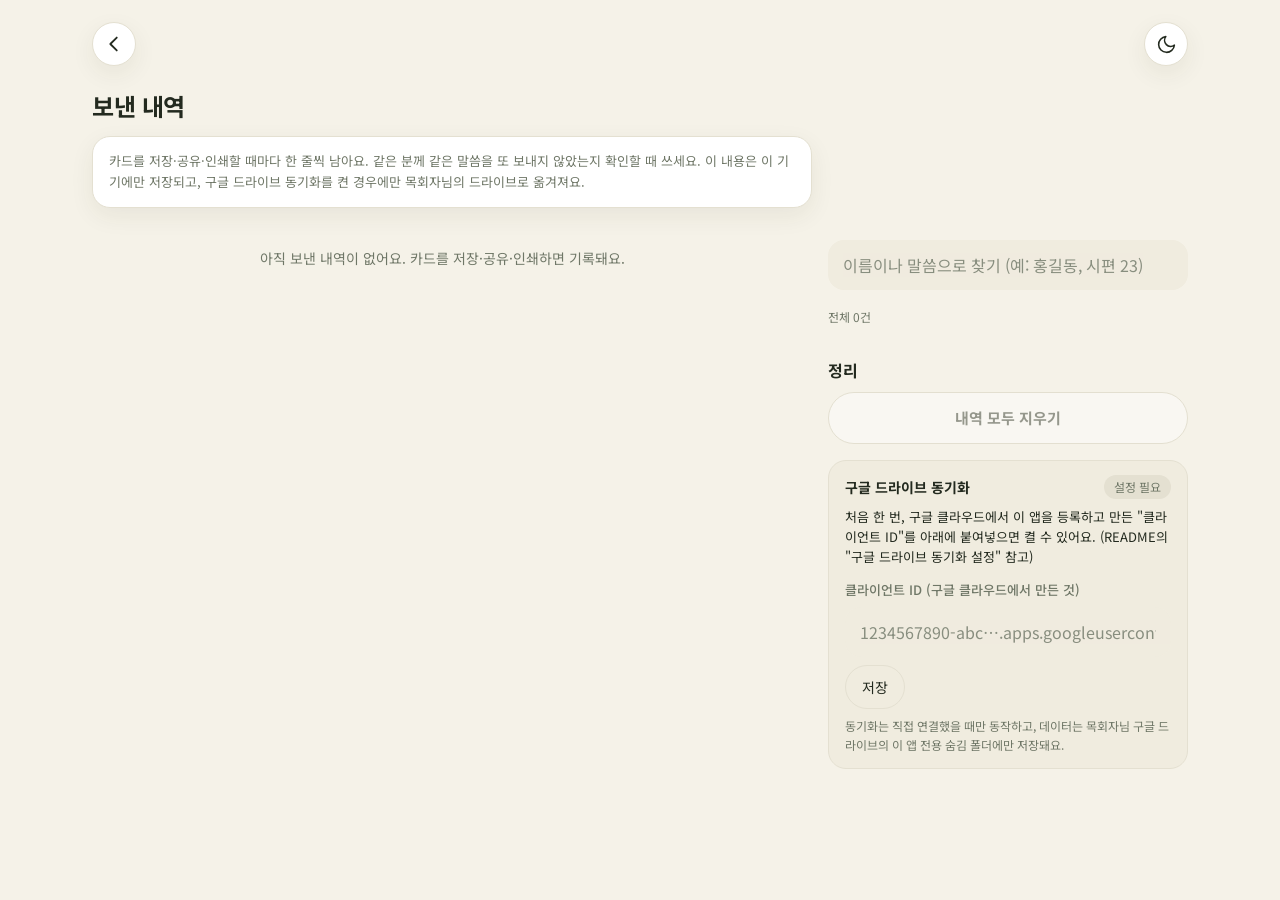
==== history.html @ ebe59c8c "보낸 내역과 구글 드라이브 동기화 추가 (v10) Co-Authored-By: Claude Sonnet 5.5 <noreply@anthropic.com>" ====
<!doctype html>
<html lang="ko">
<head>
<meta charset="utf-8">
<meta name="viewport" content="width=device-width, initial-scale=1, viewport-fit=cover">
<meta name="theme-color" id="metaTheme" content="#f5f2e8">
<meta name="color-scheme" content="light dark">
<link rel="manifest" href="manifest.json">
<link rel="icon" type="image/png" sizes="32x32" href="assets/icons/favicon-32.png">
<link rel="apple-touch-icon" href="assets/icons/apple-touch-icon.png">
<title>보낸 내역</title>
<script src="js/theme.js"></script>
<link rel="preconnect" href="https://fonts.googleapis.com">
<link rel="preconnect" href="https://fonts.gstatic.com" crossorigin>
<link rel="stylesheet" href="https://fonts.googleapis.com/css2?family=Noto+Sans+KR:wght@400;500;700&display=swap">
<link rel="stylesheet" href="css/app.css">
<link rel="stylesheet" href="css/library.css">
</head>
<body class="library-page history-page">
<header class="appbar">
  <a class="icon-btn back-btn" href="index.html" aria-label="카드 만들기로 돌아가기">
    <svg width="22" height="22" viewBox="0 0 24 24" fill="none" stroke="currentColor" stroke-width="2" stroke-linecap="round" stroke-linejoin="round" aria-hidden="true"><path d="M15 5l-7 7 7 7"/></svg>
  </a>
  <div class="appbar-actions">
    <button type="button" class="icon-btn" id="themeToggle" aria-label="화면 밝기 바꾸기">
      <svg class="i-moon" width="21" height="21" viewBox="0 0 24 24" fill="none" stroke="currentColor" stroke-width="1.8" stroke-linecap="round" stroke-linejoin="round" aria-hidden="true"><path d="M21 12.8A9 9 0 1 1 11.2 3a7 7 0 0 0 9.8 9.8z"/></svg>
      <svg class="i-sun" width="21" height="21" viewBox="0 0 24 24" fill="none" stroke="currentColor" stroke-width="1.8" stroke-linecap="round" stroke-linejoin="round" aria-hidden="true"><circle cx="12" cy="12" r="4"/><path d="M12 2v2M12 20v2M4.9 4.9l1.4 1.4M17.7 17.7l1.4 1.4M2 12h2M20 12h2M4.9 19.1l1.4-1.4M17.7 6.3l1.4-1.4"/></svg>
    </button>
  </div>
</header>
<div class="lib-head">
  <h1 class="lib-title">보낸 내역</h1>
  <p class="notice">카드를 저장·공유·인쇄할 때마다 한 줄씩 남아요. 같은 분께 같은 말씀을 또 보내지 않았는지 확인할 때 쓰세요. 이 내용은 이 기기에만 저장되고, 구글 드라이브 동기화를 켠 경우에만 목회자님의 드라이브로 옮겨져요.</p>
</div>

<main class="lib">
  <div class="lib-tools">
    <label class="sr-only" for="histSearch">검색</label>
    <input id="histSearch" type="text" autocomplete="off" placeholder="이름이나 말씀으로 찾기 (예: 홍길동, 시편 23)">
    <p class="hint" id="histSummary" aria-live="polite"></p>
  </div>

  <ul class="verse-list" id="histList"></ul>

  <section class="backup">
    <h2 class="section-title">정리</h2>
    <div class="backup-btns">
      <button type="button" class="btn" id="histClear">내역 모두 지우기</button>
    </div>
    <div id="syncPanel" style="margin-top:16px"></div>
  </section>
</main>

<div class="toast" id="toast" role="status" aria-live="polite" hidden></div>

<script src="js/storage.js"></script>
<script src="js/library.js"></script>
<script src="js/history.js"></script>
<script src="js/sync-core.js"></script>
<script src="js/drive.js"></script>
<script src="js/sync-config.js"></script>
<script src="js/sync.js"></script>
<script src="js/history-page.js"></script>
<script>document.getElementById("themeToggle").addEventListener("click",function(){VerseTheme.toggle();});</script>
<script src="js/pwa.js"></script>
</body>
</html>
---- css/app.css ----
/*
 * 앱 화면 스타일 — 라이트(밝은 종이색 + 초록)와 다크(짙은 남색 + 금색)를 색 토큰으로 바꿔 쓴다.
 * 카드 자체(.card)의 색은 templates.css가 따로 정하므로 앱 밝기와 상관없이 같은 모양으로 저장된다.
 */
:root {
  color-scheme: light;
  --bg: #f5f2e8;
  --bg-image: none;
  --surface: #ffffff;
  --surface-2: #f0ecdf;
  --surface-3: #e4e0d1;
  --ink: #232a1f;
  --muted: #6f7767;
  --line: #e4e0d1;
  --line-strong: #cfcab5;
  --primary: #2f8a3c;
  --primary-ink: #ffffff;
  --primary-soft: #e3eed4;
  --primary-shadow: rgba(47, 138, 60, 0.32);
  --focus: #0072ba;
  --danger: #a33b32;
  --danger-line: #e0b9b4;
  --warn-bg: #fff4e0;
  --warn-line: #e6c98f;
  --warn-ink: #5a4320;
  --ok-bg: #eef5ea;
  --ok-line: #bcd3b2;
  --ok-ink: #35502c;
  --preview-bg: linear-gradient(160deg, #e3eed4 0%, #dbe9ef 100%);
  --tile-a: linear-gradient(160deg, #e3eed4 0%, #f3f7ea 100%);
  --tile-a-line: #c9dbb2;
  --tile-b: linear-gradient(160deg, #dbe9ef 0%, #eef4f8 100%);
  --tile-b-line: #bcd3df;
  --shadow: 0 8px 24px rgba(60, 56, 30, 0.07);
  --shadow-lg: 0 14px 30px rgba(40, 60, 30, 0.22);
  --scrim: rgba(0, 0, 0, 0.4);
  --radius: 18px;
  --radius-lg: 28px;
  --stepbar-h: 92px;
  /* 예전 이름과 호환 */
  --panel: var(--surface);
  --accent: var(--primary);
  --accent-ink: var(--primary-ink);
}

:root[data-theme="dark"] {
  color-scheme: dark;
  --bg: #0b1020;
  --bg-image: linear-gradient(180deg, #0b1020 0%, #111a36 100%);
  --surface: #141c36;
  --surface-2: #1b2442;
  --surface-3: #263158;
  --ink: #e9edf8;
  --muted: #8e98b6;
  --line: rgba(255, 255, 255, 0.1);
  --line-strong: rgba(255, 255, 255, 0.22);
  --primary: #e3bb6b;
  --primary-ink: #1a1f33;
  --primary-soft: rgba(227, 187, 107, 0.14);
  --primary-shadow: rgba(227, 187, 107, 0.3);
  --focus: #e3bb6b;
  --danger: #ff9a90;
  --danger-line: rgba(255, 154, 144, 0.4);
  --warn-bg: rgba(227, 187, 107, 0.12);
  --warn-line: rgba(227, 187, 107, 0.35);
  --warn-ink: #f2dfb2;
  --ok-bg: rgba(120, 192, 72, 0.12);
  --ok-line: rgba(120, 192, 72, 0.35);
  --ok-ink: #c8e6b4;
  --preview-bg: linear-gradient(160deg, #1a2447 0%, #10172e 100%);
  --tile-a: linear-gradient(160deg, #2b3566 0%, #18213f 100%);
  --tile-a-line: rgba(227, 187, 107, 0.4);
  --tile-b: linear-gradient(160deg, #4a3a8f 0%, #242a5c 100%);
  --tile-b-line: rgba(255, 255, 255, 0.14);
  --shadow: 0 8px 24px rgba(0, 0, 0, 0.35);
  --shadow-lg: 0 18px 36px rgba(0, 0, 0, 0.55);
  --scrim: rgba(0, 0, 0, 0.62);
}

* { box-sizing: border-box; }
html, body { margin: 0; }
[hidden] { display: none !important; }

body {
  background: var(--bg) var(--bg-image) fixed;
  color: var(--ink);
  font-family: 'Noto Sans KR', system-ui, sans-serif;
  font-size: 16px;
  line-height: 1.5;
  -webkit-text-size-adjust: 100%;
  min-height: 100vh;
}
.app { max-width: 560px; margin: 0 auto; }
body[data-view="create"] .app { padding-bottom: calc(var(--stepbar-h) + env(safe-area-inset-bottom)); }

a { color: var(--primary); }
:focus-visible { outline: 2px solid var(--focus); outline-offset: 2px; }

/* ───────── 상단 바 ───────── */
.appbar {
  display: flex; align-items: center; justify-content: space-between;
  padding: 16px 20px 8px; min-height: 64px;
}
.brand {
  display: inline-flex; align-items: center; gap: 10px;
  border: 0; background: none; padding: 0; min-height: 44px; font: inherit; color: var(--ink); cursor: pointer;
}
.brand-mark {
  width: 40px; height: 40px; border-radius: 13px; background: var(--surface); box-shadow: var(--shadow);
  display: inline-flex; align-items: center; justify-content: center;
}
.brand-mark img { width: 28px; height: auto; display: block; }
.brand-name { font-size: 20px; font-weight: 700; letter-spacing: -0.01em; }
.appbar-actions { display: flex; gap: 10px; }

.icon-btn {
  width: 44px; height: 44px; border-radius: 50%;
  border: 1px solid var(--line); background: var(--surface); box-shadow: var(--shadow);
  color: var(--ink); display: inline-flex; align-items: center; justify-content: center;
  cursor: pointer; text-decoration: none; padding: 0;
}
.icon-btn.small { width: 40px; height: 40px; box-shadow: none; }
.icon-btn:disabled { opacity: 0.4; cursor: not-allowed; }
.i-sun { display: none; }
:root[data-theme="dark"] .i-sun { display: block; }
:root[data-theme="dark"] .i-moon { display: none; }
:root[data-theme="dark"] #themeToggle { color: var(--primary); border-color: var(--warn-line); background: var(--primary-soft); }

/* ───────── 홈 ───────── */
.home { padding: 8px 20px 40px; display: flex; flex-direction: column; gap: 22px; }
.home-main, .home-side { display: flex; flex-direction: column; gap: 22px; min-width: 0; }
.home-title { margin: 8px 0 0; font-size: 28px; font-weight: 700; line-height: 1.3; letter-spacing: -0.02em; }
.home-sub { margin: -14px 0 0; font-size: 14px; color: var(--muted); }

.tiles { display: grid; grid-template-columns: 1fr 1fr; gap: 12px; }
.tile {
  min-height: 176px; padding: 18px; border-radius: var(--radius-lg); text-align: left;
  font: inherit; color: var(--ink); cursor: pointer;
  display: flex; flex-direction: column; justify-content: space-between; gap: 18px;
  border: 1px solid var(--tile-a-line); background: var(--tile-a); box-shadow: var(--shadow);
}
.tile-season { border-color: var(--tile-b-line); background: var(--tile-b); }
.tile-icon {
  width: 46px; height: 46px; border-radius: 16px; background: var(--surface); color: var(--primary);
  display: inline-flex; align-items: center; justify-content: center;
}
:root[data-theme="dark"] .tile-icon { background: rgba(255, 255, 255, 0.1); }
:root[data-theme="dark"] .tile-visit .tile-icon { color: var(--primary); background: var(--primary-soft); }
.tile-text { display: flex; flex-direction: column; gap: 4px; }
.tile-text strong { font-size: 18px; }
.tile-text span { font-size: 12px; line-height: 1.5; color: var(--muted); }
:root[data-theme="dark"] .tile-text span { color: #aeb7d6; }

.home-block { display: flex; flex-direction: column; gap: 10px; }
.block-title { margin: 0; font-size: 15px; font-weight: 700; }
.hscroll { display: flex; gap: 8px; overflow-x: auto; padding: 2px 2px 6px; scrollbar-width: none; margin: 0 -20px; padding-left: 20px; padding-right: 20px; }
.hscroll::-webkit-scrollbar { display: none; }
.hscroll:empty { display: none; }
.pill {
  display: inline-flex; align-items: center; gap: 8px; flex: none; min-height: 44px; padding: 0 16px 0 12px;
  border-radius: 999px; border: 1px solid var(--line); background: var(--surface); color: var(--ink);
  font: inherit; font-size: 14px; white-space: nowrap; cursor: pointer; box-shadow: var(--shadow);
}
.pill .dot { width: 10px; height: 10px; border-radius: 50%; border: 0; }
.pill.person { padding-left: 6px; }
.avatar {
  width: 34px; height: 34px; border-radius: 50%; background: var(--primary-soft); color: var(--primary);
  display: inline-flex; align-items: center; justify-content: center; font-weight: 700; flex: none;
}
.avatar.big { width: 48px; height: 48px; font-size: 18px; }

.settings { background: var(--surface); border: 1px solid var(--line); border-radius: var(--radius); box-shadow: var(--shadow); }
.settings summary {
  cursor: pointer; min-height: 56px; padding: 0 16px; display: flex; align-items: center;
  font-size: 14px; font-weight: 500; color: var(--primary); list-style: none;
}
.settings summary::-webkit-details-marker { display: none; }
.settings-body { padding: 0 16px 16px; display: flex; flex-direction: column; gap: 10px; }
.settings-row { display: flex; align-items: center; justify-content: space-between; gap: 12px; }
.settings-label { font-size: 14px; font-weight: 500; }
.privacy-row { display: flex; align-items: center; justify-content: space-between; gap: 12px; min-height: 52px; font-size: 14px; }

/* ───────── 단계 표시 ───────── */
.center-col { display: contents; }
.steps { display: flex; align-items: center; gap: 6px; padding: 4px 20px 6px; }
.step {
  display: inline-flex; align-items: center; gap: 6px; min-height: 44px; padding: 0;
  border: 0; background: none; font: inherit; font-size: 13px; color: var(--muted); cursor: pointer;
}
.step-dot {
  width: 26px; height: 26px; border-radius: 50%; background: var(--surface-3); color: var(--muted);
  display: inline-flex; align-items: center; justify-content: center; font-size: 13px; font-weight: 700;
}
.step .dot-check { display: none; }
.step.done .step-dot, .step.current .step-dot { background: var(--primary); color: var(--primary-ink); }
.step.done .dot-num { display: none; }
.step.done .dot-check { display: block; }
.step.current .step-dot { box-shadow: 0 0 0 4px var(--primary-soft); }
.step.current { color: var(--ink); font-weight: 700; }
.step-line { flex: 1; height: 2px; border-radius: 1px; background: var(--line-strong); }
.step-line.done { background: var(--primary); }

/* ───────── 미리보기 ───────── */
.preview {
  position: sticky; top: 0; z-index: 5; padding: 6px 16px 12px; background: var(--bg) var(--bg-image) fixed;
}
.preview-panel { background: var(--preview-bg); border-radius: var(--radius-lg); padding: 16px 12px 14px; }
/* 미리보기 크기는 app.js가 선택한 크기(비율)에 맞춰 정한다. */
.preview-frame {
  margin: 0 auto; position: relative; overflow: hidden; border-radius: 12px;
  box-shadow: var(--shadow-lg); background: #fff;
}
.preview-scale { position: absolute; top: 0; left: 0; transform-origin: top left; }
.pager { display: flex; align-items: center; justify-content: center; gap: 14px; padding-top: 12px; font-size: 14px; font-weight: 700; }

/* ───────── 입력/디자인/보내기 패널 ───────── */
.panel { padding: 8px 16px 16px; display: flex; flex-direction: column; gap: 14px; }
.panel > .field {
  background: var(--surface); border: 1px solid var(--line); border-radius: var(--radius-lg);
  box-shadow: var(--shadow); padding: 16px;
}
.field label, .label, .sub-label {
  display: block; font-size: 13px; font-weight: 500; color: var(--muted); margin-bottom: 8px;
}
.sub-label { margin-top: 14px; }
.label-row { display: flex; align-items: center; justify-content: space-between; gap: 8px; margin-bottom: 8px; }
.label-row label { margin-bottom: 0; }
.row { display: flex; gap: 8px; }
.row input { flex: 1 1 auto; min-width: 0; }
.row select { flex: 0 0 auto; }
.row + input[type="text"], .ref-row { margin-top: 8px; }
select.wide { width: 100%; }
.hint { margin: 8px 0 0; font-size: 12px; line-height: 1.55; color: var(--muted); }
.hint.center { text-align: center; }

input[type="text"], textarea, select {
  width: 100%; font: inherit; font-size: 16px; color: var(--ink); /* iOS 확대 방지 */
  background: var(--surface-2); border: 1px solid transparent; border-radius: 16px;
  padding: 12px 14px; min-height: 48px;
}
input::placeholder, textarea::placeholder { color: var(--muted); opacity: 0.8; }
select { width: auto; padding-right: 10px; }
textarea { resize: vertical; line-height: 1.6; }
input:focus, textarea:focus, select:focus { outline: 2px solid var(--focus); outline-offset: 1px; }

.seg { display: grid; grid-template-columns: 1fr 1fr; background: var(--surface-3); border-radius: 22px; padding: 4px; gap: 4px; }
.seg.seg-3 { grid-template-columns: repeat(3, 1fr); min-width: 190px; }
.seg button {
  border: 0; background: transparent; font: inherit; font-size: 14px; min-height: 44px; border-radius: 18px;
  color: var(--muted); cursor: pointer; padding: 0 8px;
}
.seg button[aria-selected="true"], .seg button[aria-pressed="true"] {
  background: var(--surface); color: var(--ink); font-weight: 700; box-shadow: 0 2px 8px rgba(0, 0, 0, 0.14);
}

.link-btn {
  margin-top: 8px; min-height: 44px; padding: 0 4px; border: 0; background: transparent;
  font: inherit; font-size: 14px; font-weight: 500; color: var(--primary); cursor: pointer;
}
.text-btn { border: 0; background: none; font: inherit; font-size: 13px; color: var(--muted); cursor: pointer; }

/* 칩 · 색상 · 체크 */
.chips { display: flex; flex-wrap: wrap; gap: 8px; }
.chip {
  min-height: 44px; padding: 0 16px; display: inline-flex; align-items: center; gap: 8px;
  border: 1px solid var(--line); border-radius: 999px; background: var(--surface-2); color: var(--ink);
  font: inherit; font-size: 14px; cursor: pointer;
}
.chip.small { min-height: 40px; font-size: 13px; padding: 0 14px; background: var(--primary-soft); color: var(--primary); border-color: transparent; font-weight: 700; }
.chip[aria-pressed="true"], .chip.primary-chip { background: var(--primary); border-color: var(--primary); color: var(--primary-ink); font-weight: 700; }
.chip:disabled { opacity: 0.4; cursor: not-allowed; }
.chip.danger { color: var(--danger); border-color: var(--danger-line); background: transparent; }
.chip .dot { width: 14px; height: 14px; border-radius: 50%; border: 1px solid rgba(0, 0, 0, 0.25); flex: none; }
:root[data-theme="dark"] .chip .dot { border-color: rgba(255, 255, 255, 0.55); }
.chip small { font-size: 11px; opacity: 0.75; }

.swatches { display: flex; flex-wrap: wrap; gap: 10px; }
.swatch {
  width: 44px; height: 44px; border-radius: 50%; border: 1px solid rgba(128, 128, 128, 0.45);
  cursor: pointer; padding: 0; font: inherit; font-size: 11px; color: var(--muted); background: var(--surface-2);
}
.swatch[aria-pressed="true"] { outline: 3px solid var(--primary); outline-offset: 2px; }
.swatch.default { border-style: dashed; }

.stepper { display: flex; align-items: center; gap: 12px; }
.stepper #stepLabel { min-width: 84px; text-align: center; font-size: 14px; }
.check { display: flex; align-items: center; gap: 10px; min-height: 44px; font-size: 15px; color: var(--ink); }
.field .check { margin-bottom: 0; font-weight: 400; }
.check input { width: 22px; height: 22px; accent-color: var(--primary); }
.logo-row { display: flex; align-items: center; flex-wrap: wrap; gap: 8px 12px; }
.logo-options { margin-top: 10px; display: flex; flex-direction: column; gap: 6px; }
.file-chip { cursor: pointer; }

/* 인사말 예시 */
.suggest { margin-top: 10px; }
.suggest-list { display: flex; flex-direction: column; gap: 8px; }
.suggest-item {
  min-height: 48px; padding: 10px 14px; text-align: left; font: inherit; font-size: 14px; line-height: 1.55;
  white-space: pre-line; color: var(--ink); background: var(--surface-2);
  border: 1px dashed var(--primary); border-radius: 16px; cursor: pointer;
}

/* 긴 말씀 나누기 */
.splitbox { margin-top: 10px; padding: 12px 14px; background: var(--surface-2); border: 1px solid var(--line); border-radius: 16px; }
.split-msg { margin: 0 0 8px; font-size: 13px; line-height: 1.55; color: var(--ink); }
.split-actions { display: flex; flex-wrap: wrap; align-items: center; gap: 8px 12px; }

/* 보내기 */
.summary { display: flex; align-items: center; gap: 12px; }
.summary-text { flex: 1; min-width: 0; }
.summary-to { font-size: 16px; font-weight: 700; }
.summary-from { font-size: 12px; color: var(--muted); }
.summary-meta { font-size: 12px; color: var(--muted); text-align: right; white-space: pre-line; }
.send-tiles { display: grid; grid-template-columns: 1fr 1fr; gap: 10px; }

/* ───────── 버튼 ───────── */
.btn {
  min-height: 54px; padding: 0 22px; display: inline-flex; align-items: center; justify-content: center; gap: 8px;
  font: inherit; font-size: 15px; font-weight: 700; border-radius: 999px; cursor: pointer;
  border: 1.5px solid var(--line-strong); background: var(--surface); color: var(--ink);
}
.btn.primary { border-color: var(--primary); background: var(--primary); color: var(--primary-ink); box-shadow: 0 12px 24px var(--primary-shadow); font-size: 16px; }
.btn.grow { flex: 1; }
.btn.tile-btn { border-radius: 27px; }
.btn:disabled { opacity: 0.45; cursor: not-allowed; }

.stepbar {
  position: fixed; left: 0; right: 0; bottom: 0; z-index: 10;
  padding: 26px 16px calc(16px + env(safe-area-inset-bottom));
  background: linear-gradient(to top, var(--bg) 62%, transparent);
}
.stepbar-inner { max-width: 528px; margin: 0 auto; display: flex; gap: 10px; }

/* 토스트 · 시트(대화상자) */
.toast {
  position: fixed; left: 16px; right: 16px; bottom: calc(var(--stepbar-h) + 8px + env(safe-area-inset-bottom)); z-index: 20;
  max-width: 528px; margin: 0 auto; padding: 12px 16px; border-radius: 16px;
  background: var(--ink); color: var(--bg); font-size: 14px; text-align: center; box-shadow: var(--shadow-lg);
}
body[data-view="home"] .toast { bottom: 24px; }

.sheet {
  width: min(560px, 100%); max-height: 80vh; margin: auto auto 0;
  padding: 16px; border: 0; border-radius: 24px 24px 0 0; background: var(--surface); color: var(--ink);
  display: flex; flex-direction: column; gap: 12px;
}
.sheet:not([open]) { display: none; }
.sheet::backdrop { background: var(--scrim); }
.sheet-head { display: flex; align-items: center; justify-content: space-between; }
.sheet-head h2 { margin: 0; font-size: 17px; }
.sheet-list { list-style: none; margin: 0; padding: 0; overflow-y: auto; display: flex; flex-direction: column; gap: 8px; }
.sheet-item {
  width: 100%; text-align: left; font: inherit; color: var(--ink); padding: 12px 14px; min-height: 56px;
  background: var(--surface-2); border: 1px solid var(--line); border-radius: 16px; cursor: pointer;
}
.sheet-item .r { font-weight: 700; font-size: 15px; }
.sheet-item .t { margin-top: 2px; font-size: 13px; color: var(--muted); display: -webkit-box; -webkit-line-clamp: 2; -webkit-box-orient: vertical; overflow: hidden; }
.sheet-empty { padding: 16px 4px; font-size: 14px; line-height: 1.6; color: var(--muted); }
.print-options { display: flex; flex-direction: column; gap: 8px; }
.print-opt {
  display: flex; align-items: flex-start; gap: 12px; padding: 12px 14px; min-height: 56px;
  background: var(--surface-2); border: 1px solid var(--line); border-radius: 16px; cursor: pointer;
}
.print-opt input { margin-top: 4px; width: 20px; height: 20px; accent-color: var(--primary); flex: none; }
.print-opt span { display: flex; flex-direction: column; gap: 2px; font-size: 15px; }
.print-opt small { font-size: 12px; color: var(--muted); line-height: 1.5; }

/* 인쇄용 영역: 화면에서는 숨기고, 인쇄할 때만 보인다. */
#printArea { display: none; }
@media print {
  body > *:not(#printArea) { display: none !important; }
  html, body { margin: 0 !important; padding: 0 !important; background: #fff !important; }
  #printArea { display: block; }
  .print-sheet { break-after: page; page-break-after: always; overflow: hidden; }
  .print-sheet:last-child { break-after: auto; page-break-after: auto; }
  .print-sheet img { display: block; width: 100mm; height: 148mm; }
  .print-sheet.single { width: 100mm; height: 148mm; }
  .print-sheet.a4x2 { position: relative; width: 297mm; height: 210mm; display: flex; }
  .print-sheet.a4x2 .cell { width: 148.5mm; height: 210mm; display: flex; align-items: center; justify-content: center; }
  .print-sheet.a4x2::after { content: ""; position: absolute; left: 148.5mm; top: 10mm; bottom: 10mm; border-left: 0.3mm dashed #999; }
}

/* ───────── 동기화 · 보낸 내역 · 안내 배너 ───────── */
.block-head { display: flex; align-items: baseline; justify-content: space-between; }
.text-link { font-size: 13px; color: var(--primary); text-decoration: none; font-weight: 500; }
.history-list { display: flex; flex-direction: column; gap: 8px; }
.history-list:empty { display: none; }
.history-row {
  display: flex; align-items: center; gap: 12px; padding: 12px 16px; background: var(--surface);
  border: 1px solid var(--line); border-radius: var(--radius); box-shadow: var(--shadow);
}
.history-main { flex: 1; min-width: 0; }
.history-who { font-size: 15px; font-weight: 700; overflow: hidden; text-overflow: ellipsis; white-space: nowrap; }
.history-sub { font-size: 12px; color: var(--muted); overflow: hidden; text-overflow: ellipsis; white-space: nowrap; }
.history-when { font-size: 12px; color: var(--muted); flex: none; }
.sent-hint { margin-top: 10px; padding: 10px 12px; border-radius: 14px; background: var(--warn-bg); border: 1px solid var(--warn-line); color: var(--warn-ink); font-size: 13px; }

.banner {
  display: flex; align-items: center; justify-content: space-between; gap: 10px; flex-wrap: wrap;
  margin: 4px 16px 0; padding: 12px 14px; border-radius: var(--radius);
  background: var(--primary-soft); border: 1px solid var(--line); font-size: 13px;
}

.sync-card { display: flex; flex-direction: column; gap: 8px; padding: 14px 16px; border-radius: var(--radius); background: var(--surface-2); border: 1px solid var(--line); }
.sync-head { display: flex; align-items: center; justify-content: space-between; gap: 8px; font-size: 14px; }
.sync-badge { font-size: 12px; padding: 3px 10px; border-radius: 999px; background: var(--surface-3); color: var(--muted); }
.sync-badge.ok { background: var(--ok-bg); color: var(--ok-ink); border: 1px solid var(--ok-line); }
.sync-badge.warn { background: var(--warn-bg); color: var(--warn-ink); border: 1px solid var(--warn-line); }
.sync-badge.busy { background: var(--primary-soft); color: var(--primary); }
.sync-text { margin: 0; font-size: 13px; line-height: 1.55; color: var(--ink); }
.sync-actions { display: flex; flex-wrap: wrap; gap: 8px; }
.sync-actions:empty { display: none; }
.sync-setup { display: flex; flex-direction: column; gap: 8px; align-items: flex-start; }
.sync-setup .sub-label { margin: 4px 0 0; }
.sync-card .hint { margin: 0; }

/* ═════════ 컴퓨터(넓은 화면): 대시보드형 배치 ═════════
   카드 만들기는 3열(내용 · 미리보기 · 디자인/보내기)로 한 화면에 펼치고, 단계 이동은 쓰지 않는다. */
@media (min-width: 1024px) {
  .app { max-width: 1360px; padding: 0 32px; }
  body[data-view="create"] .app { padding-bottom: 40px; }
  .appbar { padding: 22px 0 14px; }

  /* 홈: 왼쪽 큰 타일, 오른쪽 절기·최근·설정 */
  .home { display: grid; grid-template-columns: minmax(0, 1.2fr) minmax(0, 1fr); column-gap: 56px; padding: 16px 0 56px; align-items: start; }
  .home-title { font-size: 42px; margin-top: 12px; }
  .home-sub { font-size: 16px; margin-top: -12px; }
  .tile { min-height: 260px; padding: 24px; }
  .tile-icon { width: 54px; height: 54px; }
  .tile-text strong { font-size: 22px; }
  .tile-text span { font-size: 14px; }
  .hscroll { flex-wrap: wrap; overflow: visible; margin: 0; padding: 2px 0; }
  .home-side { padding-top: 12px; }

  /* 카드 만들기: 3열 — 왼쪽 내용 · 가운데 미리보기+보내기(고정) · 오른쪽 디자인 */
  #viewCreate:not([hidden]) {
    display: grid; grid-template-columns: minmax(320px, 1fr) minmax(400px, 1.2fr) minmax(320px, 1fr);
    column-gap: 28px; align-items: start;
  }
  .steps { display: none; }
  .panel { padding: 0; }
  .panel[data-panel="1"] { grid-column: 1; grid-row: 1; }
  .panel[data-panel="2"] { grid-column: 3; grid-row: 1; }
  .center-col {
    display: flex; flex-direction: column; gap: 14px;
    grid-column: 2; grid-row: 1; position: sticky; top: 16px; align-self: start;
  }
  .preview { position: static; padding: 0; background: none; }
  .preview-panel { padding: 28px 20px 22px; }
  .stepbar { position: static; padding: 0; background: none; }
  .stepbar-inner { max-width: none; }
  /* 컴퓨터에서는 마우스로 누르기 쉬운 크기로 */
  .btn { min-height: 52px; }

  .toast, body[data-view="home"] .toast { bottom: 28px; max-width: 480px; }
  .sheet { margin: auto; border-radius: 24px; width: min(560px, 92vw); max-height: 86vh; }
}
---- css/library.css ----
/* 말씀 라이브러리 화면 — 앱 전체와 같은 색 토큰(app.css)을 쓴다. */
.library-page { padding-bottom: 40px; }
.library-page .toast { bottom: 24px; }

.lib-head { padding: 4px 20px 0; max-width: 560px; margin: 0 auto; }
.lib-title { margin: 4px 0 12px; font-size: 24px; font-weight: 700; letter-spacing: -0.02em; }
.library-page .appbar { max-width: 560px; margin: 0 auto; }
.back-btn { text-decoration: none; }

.notice {
  margin: 0; padding: 14px 16px; font-size: 13px; line-height: 1.6; color: var(--muted);
  background: var(--surface); border: 1px solid var(--line); border-radius: var(--radius); box-shadow: var(--shadow);
}

.lib { max-width: 560px; margin: 0 auto; padding: 12px 16px 24px; }
.lib-tools { display: flex; flex-direction: column; gap: 10px; margin-bottom: 12px; }

.backup-note {
  display: flex; align-items: center; justify-content: space-between; gap: 10px 12px; flex-wrap: wrap;
  margin-bottom: 12px; padding: 14px 16px; border-radius: var(--radius);
  font-size: 13px; line-height: 1.55; background: var(--warn-bg); border: 1px solid var(--warn-line); color: var(--warn-ink);
}
.backup-note.ok { background: var(--ok-bg); border-color: var(--ok-line); color: var(--ok-ink); }
.backup-note.ok .chip { display: none; }

.dedupe-row { display: flex; flex-wrap: wrap; gap: 8px; }
.verse-list { list-style: none; margin: 0; padding: 0; display: flex; flex-direction: column; gap: 10px; }
.verse-item { background: var(--surface); border: 1px solid var(--line); border-radius: 22px; box-shadow: var(--shadow); }
.verse-item[open] { border-color: var(--primary); }
.verse-item summary {
  list-style: none; cursor: pointer; min-height: 56px; padding: 10px 16px; display: flex; align-items: center; gap: 10px;
}
.verse-item summary::-webkit-details-marker { display: none; }
.verse-ref { font-weight: 700; font-size: 16px; }
.verse-themes { font-size: 12px; color: var(--muted); }
.verse-state {
  margin-left: auto; flex: none; font-size: 12px; padding: 4px 11px; border-radius: 999px;
  background: var(--surface-3); color: var(--muted);
}
.verse-state.filled { background: var(--primary); color: var(--primary-ink); font-weight: 700; }
.verse-body { padding: 0 16px 16px; display: flex; flex-direction: column; gap: 8px; }
.verse-body textarea { min-height: 120px; }
.verse-foot { display: flex; align-items: center; gap: 12px; font-size: 12px; color: var(--muted); }
.verse-foot .saved { margin-right: auto; }
.verse-foot button { min-height: 44px; padding: 0 12px; border: 0; background: transparent; color: var(--danger); font: inherit; font-size: 13px; cursor: pointer; }

.add-box, .fallback { margin-top: 16px; background: var(--surface); border: 1px solid var(--line); border-radius: 22px; box-shadow: var(--shadow); }
.add-box summary, .fallback summary { cursor: pointer; min-height: 52px; padding: 14px 16px; font-size: 14px; font-weight: 500; color: var(--primary); }
.add-form { padding: 0 16px 16px; display: flex; flex-direction: column; gap: 14px; }
.fallback-body { padding: 0 16px 16px; display: flex; flex-direction: column; align-items: flex-start; gap: 10px; }
.fallback-body textarea { width: 100%; min-height: 110px; }

.backup { margin-top: 20px; }
.section-title { margin: 0; font-size: 16px; font-weight: 700; }
.backup-btns { display: flex; gap: 10px; flex-wrap: wrap; margin-top: 10px; }
.backup-btns .btn { flex: 1 1 200px; }
.file-btn { cursor: pointer; }
.empty { padding: 24px 8px; text-align: center; color: var(--muted); font-size: 14px; }

@media (min-width: 1024px) {
  .library-page .appbar, .lib-head { max-width: 1160px; padding-left: 32px; padding-right: 32px; }
  .lib-head .notice { max-width: 720px; }
  .lib { max-width: 1160px; padding: 16px 32px 48px; display: grid; grid-template-columns: minmax(0, 1fr) 360px; column-gap: 36px; row-gap: 16px; align-items: start; }
  .lib > .verse-list { grid-column: 1; grid-row: 1 / span 6; }
  .lib > .backup-note, .lib > .lib-tools, .lib > .add-box, .lib > .backup { grid-column: 2; margin: 0; }
  .lib > .backup-note { grid-row: 1; }
  .lib > .lib-tools { grid-row: 2; }
  .lib > .add-box { grid-row: 3; }
  .lib > .backup { grid-row: 4; }
}

/* 보낸 내역 화면 */
.sr-only { position: absolute; width: 1px; height: 1px; margin: -1px; padding: 0; overflow: hidden; clip: rect(0 0 0 0); border: 0; }
.history-item { padding: 12px 16px; }
.history-box { display: flex; align-items: center; gap: 12px; }
.history-item .history-who { white-space: normal; }
.history-sub.wrap { white-space: normal; }
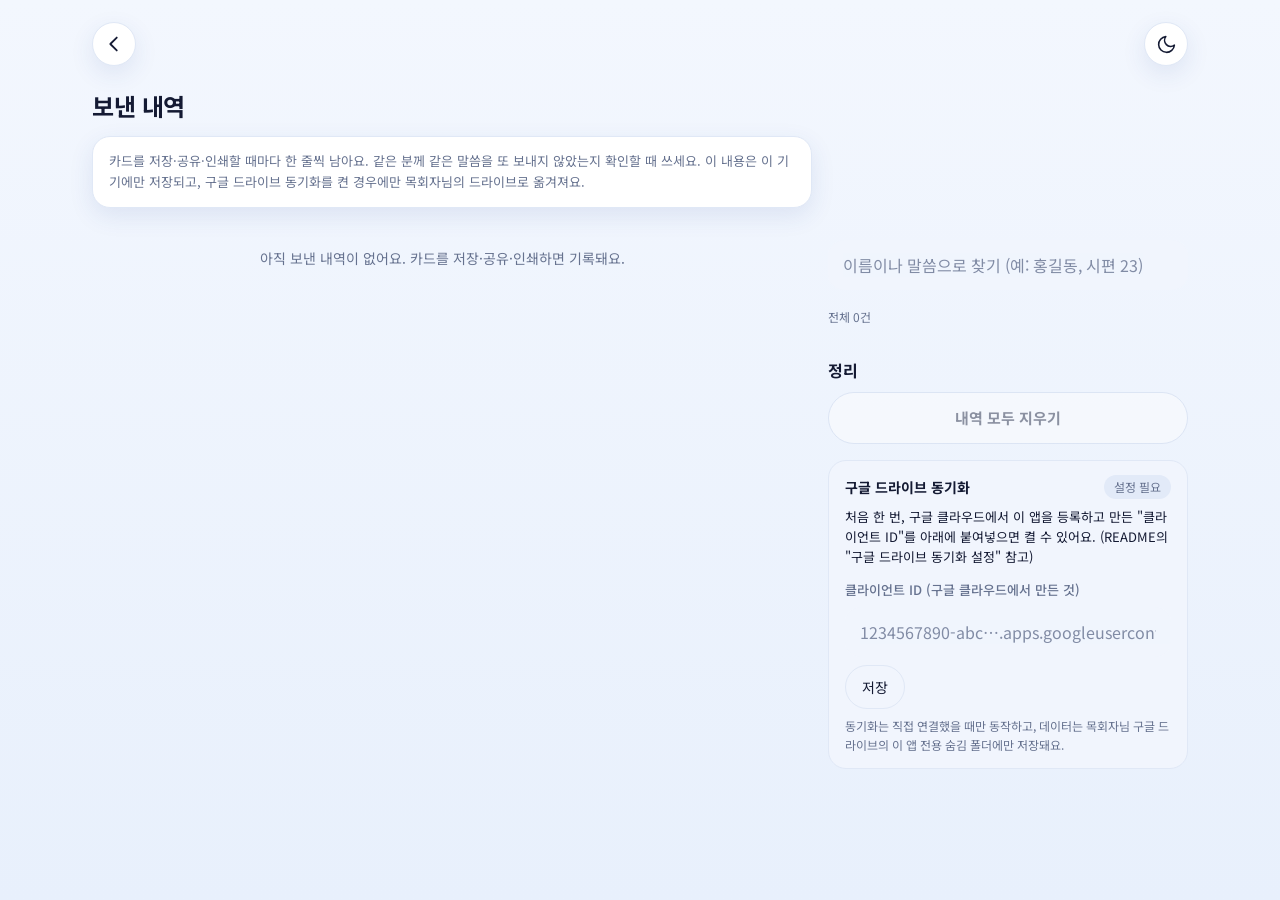
==== commit fdf8c6d4: "앱 색상을 파랑 중심(연한 하늘색 라이트, 짙은 남색 다크)으로 변경 (v20) Co-Authored-By: Claude Sonnet 5.5 <noreply@anthropic.co" ====
--- a/history.html
+++ b/history.html
@@ -3,7 +3,7 @@
 <head>
 <meta charset="utf-8">
 <meta name="viewport" content="width=device-width, initial-scale=1, viewport-fit=cover">
-<meta name="theme-color" id="metaTheme" content="#f5f2e8">
+<meta name="theme-color" id="metaTheme" content="#eef4fd">
 <meta name="color-scheme" content="light dark">
 <link rel="manifest" href="manifest.json">
 <link rel="icon" type="image/png" sizes="32x32" href="assets/icons/favicon-32.png">
--- a/css/app.css
+++ b/css/app.css
@@ -1,39 +1,39 @@
 /*
- * 앱 화면 스타일 — 라이트(밝은 종이색 + 초록)와 다크(짙은 남색 + 금색)를 색 토큰으로 바꿔 쓴다.
+ * 앱 화면 스타일 — 라이트(연한 하늘색 + 파랑)와 다크(짙은 남색 + 파랑)를 색 토큰으로 바꿔 쓴다.
  * 카드 자체(.card)의 색은 templates.css가 따로 정하므로 앱 밝기와 상관없이 같은 모양으로 저장된다.
  */
 :root {
   color-scheme: light;
-  --bg: #f5f2e8;
-  --bg-image: none;
+  --bg: #eef4fd;
+  --bg-image: linear-gradient(180deg, #f3f7fe 0%, #e8f0fc 100%);
   --surface: #ffffff;
-  --surface-2: #f0ecdf;
-  --surface-3: #e4e0d1;
-  --ink: #232a1f;
-  --muted: #6f7767;
-  --line: #e4e0d1;
-  --line-strong: #cfcab5;
-  --primary: #2f8a3c;
+  --surface-2: #f1f5fd;
+  --surface-3: #e2eaf8;
+  --ink: #141a33;
+  --muted: #66728f;
+  --line: #e0e8f6;
+  --line-strong: #c7d3ea;
+  --primary: #2f6bf0;
   --primary-ink: #ffffff;
-  --primary-soft: #e3eed4;
-  --primary-shadow: rgba(47, 138, 60, 0.32);
-  --focus: #0072ba;
-  --danger: #a33b32;
-  --danger-line: #e0b9b4;
-  --warn-bg: #fff4e0;
-  --warn-line: #e6c98f;
+  --primary-soft: #e3ecff;
+  --primary-shadow: rgba(47, 107, 240, 0.32);
+  --focus: #2f6bf0;
+  --danger: #c23a3a;
+  --danger-line: #efbcbc;
+  --warn-bg: #fff6e3;
+  --warn-line: #ecd197;
   --warn-ink: #5a4320;
-  --ok-bg: #eef5ea;
-  --ok-line: #bcd3b2;
-  --ok-ink: #35502c;
-  --preview-bg: linear-gradient(160deg, #e3eed4 0%, #dbe9ef 100%);
-  --tile-a: linear-gradient(160deg, #e3eed4 0%, #f3f7ea 100%);
-  --tile-a-line: #c9dbb2;
-  --tile-b: linear-gradient(160deg, #dbe9ef 0%, #eef4f8 100%);
-  --tile-b-line: #bcd3df;
-  --shadow: 0 8px 24px rgba(60, 56, 30, 0.07);
-  --shadow-lg: 0 14px 30px rgba(40, 60, 30, 0.22);
-  --scrim: rgba(0, 0, 0, 0.4);
+  --ok-bg: #e8f6ee;
+  --ok-line: #b6dcc5;
+  --ok-ink: #25583a;
+  --preview-bg: linear-gradient(160deg, #dbe7ff 0%, #e7e3ff 100%);
+  --tile-a: linear-gradient(150deg, #3f86ff 0%, #5a5ff0 100%);
+  --tile-a-line: transparent;
+  --tile-b: linear-gradient(150deg, #243060 0%, #121a3d 100%);
+  --tile-b-line: transparent;
+  --shadow: 0 8px 24px rgba(40, 70, 150, 0.10);
+  --shadow-lg: 0 14px 30px rgba(30, 60, 160, 0.26);
+  --scrim: rgba(8, 14, 40, 0.45);
   --radius: 18px;
   --radius-lg: 28px;
   --stepbar-h: 92px;
@@ -45,33 +45,33 @@
 
 :root[data-theme="dark"] {
   color-scheme: dark;
-  --bg: #0b1020;
-  --bg-image: linear-gradient(180deg, #0b1020 0%, #111a36 100%);
-  --surface: #141c36;
-  --surface-2: #1b2442;
-  --surface-3: #263158;
-  --ink: #e9edf8;
-  --muted: #8e98b6;
-  --line: rgba(255, 255, 255, 0.1);
-  --line-strong: rgba(255, 255, 255, 0.22);
-  --primary: #e3bb6b;
-  --primary-ink: #1a1f33;
-  --primary-soft: rgba(227, 187, 107, 0.14);
-  --primary-shadow: rgba(227, 187, 107, 0.3);
-  --focus: #e3bb6b;
-  --danger: #ff9a90;
-  --danger-line: rgba(255, 154, 144, 0.4);
-  --warn-bg: rgba(227, 187, 107, 0.12);
-  --warn-line: rgba(227, 187, 107, 0.35);
-  --warn-ink: #f2dfb2;
-  --ok-bg: rgba(120, 192, 72, 0.12);
-  --ok-line: rgba(120, 192, 72, 0.35);
-  --ok-ink: #c8e6b4;
-  --preview-bg: linear-gradient(160deg, #1a2447 0%, #10172e 100%);
-  --tile-a: linear-gradient(160deg, #2b3566 0%, #18213f 100%);
-  --tile-a-line: rgba(227, 187, 107, 0.4);
-  --tile-b: linear-gradient(160deg, #4a3a8f 0%, #242a5c 100%);
-  --tile-b-line: rgba(255, 255, 255, 0.14);
+  --bg: #090d1d;
+  --bg-image: linear-gradient(180deg, #090d1d 0%, #0f1630 100%);
+  --surface: #131a33;
+  --surface-2: #1a2342;
+  --surface-3: #253058;
+  --ink: #e9eefc;
+  --muted: #8d99bb;
+  --line: rgba(255, 255, 255, 0.09);
+  --line-strong: rgba(255, 255, 255, 0.2);
+  --primary: #5b8cff;
+  --primary-ink: #0a1030;
+  --primary-soft: rgba(91, 140, 255, 0.16);
+  --primary-shadow: rgba(91, 140, 255, 0.35);
+  --focus: #8fb0ff;
+  --danger: #ff9a9a;
+  --danger-line: rgba(255, 154, 154, 0.4);
+  --warn-bg: rgba(236, 209, 151, 0.12);
+  --warn-line: rgba(236, 209, 151, 0.35);
+  --warn-ink: #f4e3bb;
+  --ok-bg: rgba(90, 200, 140, 0.12);
+  --ok-line: rgba(90, 200, 140, 0.35);
+  --ok-ink: #c3ecd3;
+  --preview-bg: linear-gradient(160deg, #18235a 0%, #0e1433 100%);
+  --tile-a: linear-gradient(150deg, #3b78f5 0%, #5a50e0 100%);
+  --tile-a-line: transparent;
+  --tile-b: linear-gradient(150deg, #1d2750 0%, #0f1633 100%);
+  --tile-b-line: rgba(255, 255, 255, 0.12);
   --shadow: 0 8px 24px rgba(0, 0, 0, 0.35);
   --shadow-lg: 0 18px 36px rgba(0, 0, 0, 0.55);
   --scrim: rgba(0, 0, 0, 0.62);
@@ -124,7 +124,7 @@
 .i-sun { display: none; }
 :root[data-theme="dark"] .i-sun { display: block; }
 :root[data-theme="dark"] .i-moon { display: none; }
-:root[data-theme="dark"] #themeToggle { color: var(--primary); border-color: var(--warn-line); background: var(--primary-soft); }
+:root[data-theme="dark"] #themeToggle { color: var(--primary); border-color: var(--line-strong); background: var(--primary-soft); }
 
 /* ───────── 홈 ───────── */
 .home { padding: 8px 20px 40px; display: flex; flex-direction: column; gap: 22px; }
@@ -135,21 +135,18 @@
 .tiles { display: grid; grid-template-columns: 1fr 1fr; gap: 12px; }
 .tile {
   min-height: 176px; padding: 18px; border-radius: var(--radius-lg); text-align: left;
-  font: inherit; color: var(--ink); cursor: pointer;
+  font: inherit; color: #ffffff; cursor: pointer;
   display: flex; flex-direction: column; justify-content: space-between; gap: 18px;
   border: 1px solid var(--tile-a-line); background: var(--tile-a); box-shadow: var(--shadow);
 }
 .tile-season { border-color: var(--tile-b-line); background: var(--tile-b); }
 .tile-icon {
-  width: 46px; height: 46px; border-radius: 16px; background: var(--surface); color: var(--primary);
+  width: 46px; height: 46px; border-radius: 16px; background: rgba(255, 255, 255, 0.2); color: #ffffff;
   display: inline-flex; align-items: center; justify-content: center;
 }
-:root[data-theme="dark"] .tile-icon { background: rgba(255, 255, 255, 0.1); }
-:root[data-theme="dark"] .tile-visit .tile-icon { color: var(--primary); background: var(--primary-soft); }
 .tile-text { display: flex; flex-direction: column; gap: 4px; }
 .tile-text strong { font-size: 18px; }
-.tile-text span { font-size: 12px; line-height: 1.5; color: var(--muted); }
-:root[data-theme="dark"] .tile-text span { color: #aeb7d6; }
+.tile-text span { font-size: 12px; line-height: 1.5; color: rgba(255, 255, 255, 0.82); }
 
 .home-block { display: flex; flex-direction: column; gap: 10px; }
 .block-title { margin: 0; font-size: 15px; font-weight: 700; }
@@ -345,6 +342,8 @@
   display: flex; flex-direction: column; gap: 12px;
 }
 .sheet:not([open]) { display: none; }
+.photo-thumb { display: flex; align-items: center; justify-content: center; min-height: 120px; max-height: 220px; border-radius: 16px; overflow: hidden; background: var(--surface-3); color: var(--muted); font-size: 13px; }
+.photo-thumb img { display: block; width: 100%; max-height: 220px; object-fit: cover; }
 .sheet::backdrop { background: var(--scrim); }
 .sheet-head { display: flex; align-items: center; justify-content: space-between; }
 .sheet-head h2 { margin: 0; font-size: 17px; }
@@ -386,6 +385,7 @@
 .history-list { display: flex; flex-direction: column; gap: 8px; }
 .history-list:empty { display: none; }
 .history-row {
+  width: 100%; font: inherit; color: inherit; text-align: left; cursor: pointer;
   display: flex; align-items: center; gap: 12px; padding: 12px 16px; background: var(--surface);
   border: 1px solid var(--line); border-radius: var(--radius); box-shadow: var(--shadow);
 }
@@ -393,6 +393,16 @@
 .history-who { font-size: 15px; font-weight: 700; overflow: hidden; text-overflow: ellipsis; white-space: nowrap; }
 .history-sub { font-size: 12px; color: var(--muted); overflow: hidden; text-overflow: ellipsis; white-space: nowrap; }
 .history-when { font-size: 12px; color: var(--muted); flex: none; }
+.label-actions { display: flex; gap: 6px; flex-wrap: wrap; justify-content: flex-end; }
+.fav-list { display: flex; flex-direction: column; gap: 8px; }
+.fav-list:empty { display: none; }
+.fav-item { display: flex; align-items: center; gap: 4px; background: var(--surface); border: 1px solid var(--line); border-radius: var(--radius); box-shadow: var(--shadow); }
+.fav-go { flex: 1; min-width: 0; display: flex; align-items: center; gap: 12px; padding: 12px 8px 12px 16px; background: none; border: 0; font: inherit; color: inherit; text-align: left; cursor: pointer; }
+.fav-go svg { flex: none; color: var(--primary); }
+.fav-name { font-size: 15px; font-weight: 700; overflow: hidden; text-overflow: ellipsis; white-space: nowrap; }
+.fav-sub { font-size: 12px; color: var(--muted); overflow: hidden; text-overflow: ellipsis; white-space: nowrap; }
+.fav-del { flex: none; margin-right: 6px; }
+.fav-save { width: 100%; margin-top: 14px; display: inline-flex; align-items: center; justify-content: center; gap: 8px; }
 .sent-hint { margin-top: 10px; padding: 10px 12px; border-radius: 14px; background: var(--warn-bg); border: 1px solid var(--warn-line); color: var(--warn-ink); font-size: 13px; }
 
 .banner {
@@ -417,6 +427,7 @@
 /* ═════════ 컴퓨터(넓은 화면): 대시보드형 배치 ═════════
    카드 만들기는 3열(내용 · 미리보기 · 디자인/보내기)로 한 화면에 펼치고, 단계 이동은 쓰지 않는다. */
 @media (min-width: 1024px) {
+  [data-panel="2"] .fav-save { display: none; } /* 넓은 화면은 가운데 열의 버튼 하나만 쓴다 */
   .app { max-width: 1360px; padding: 0 32px; }
   body[data-view="create"] .app { padding-bottom: 40px; }
   .appbar { padding: 22px 0 14px; }
